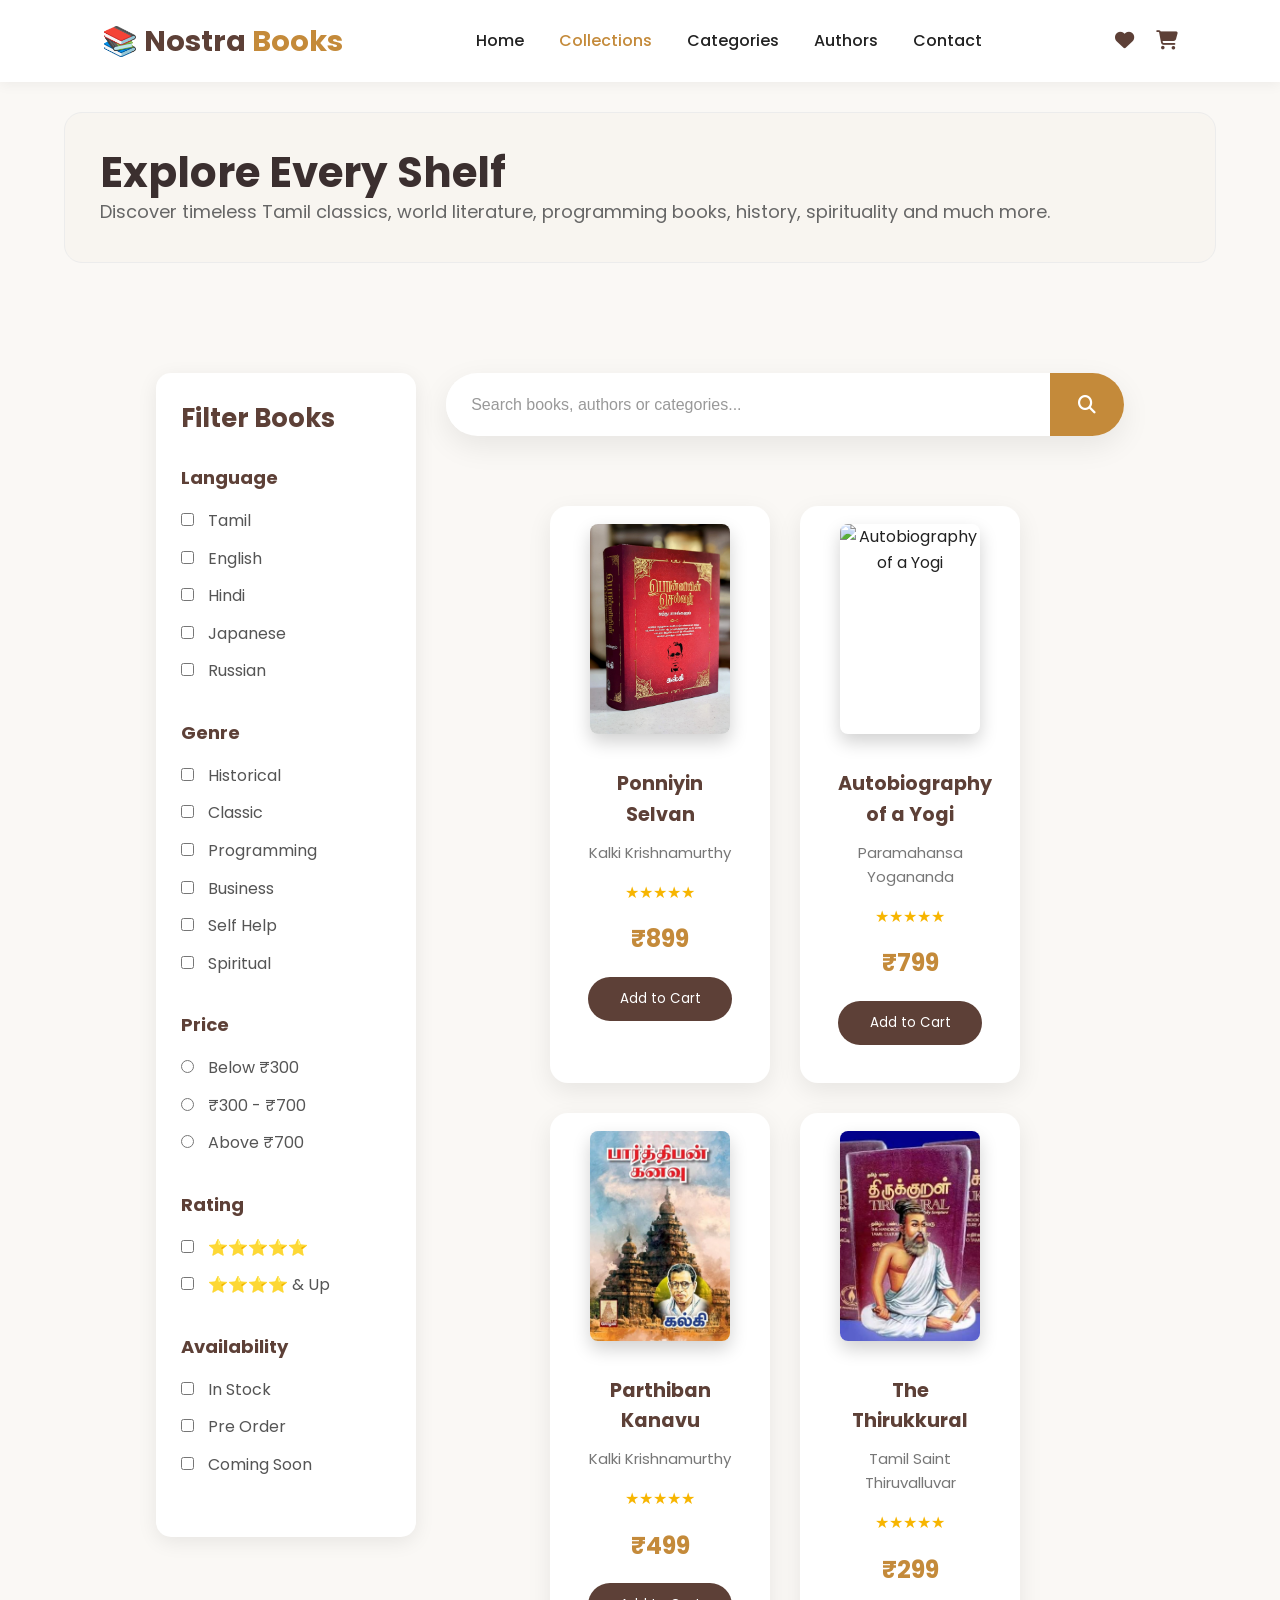
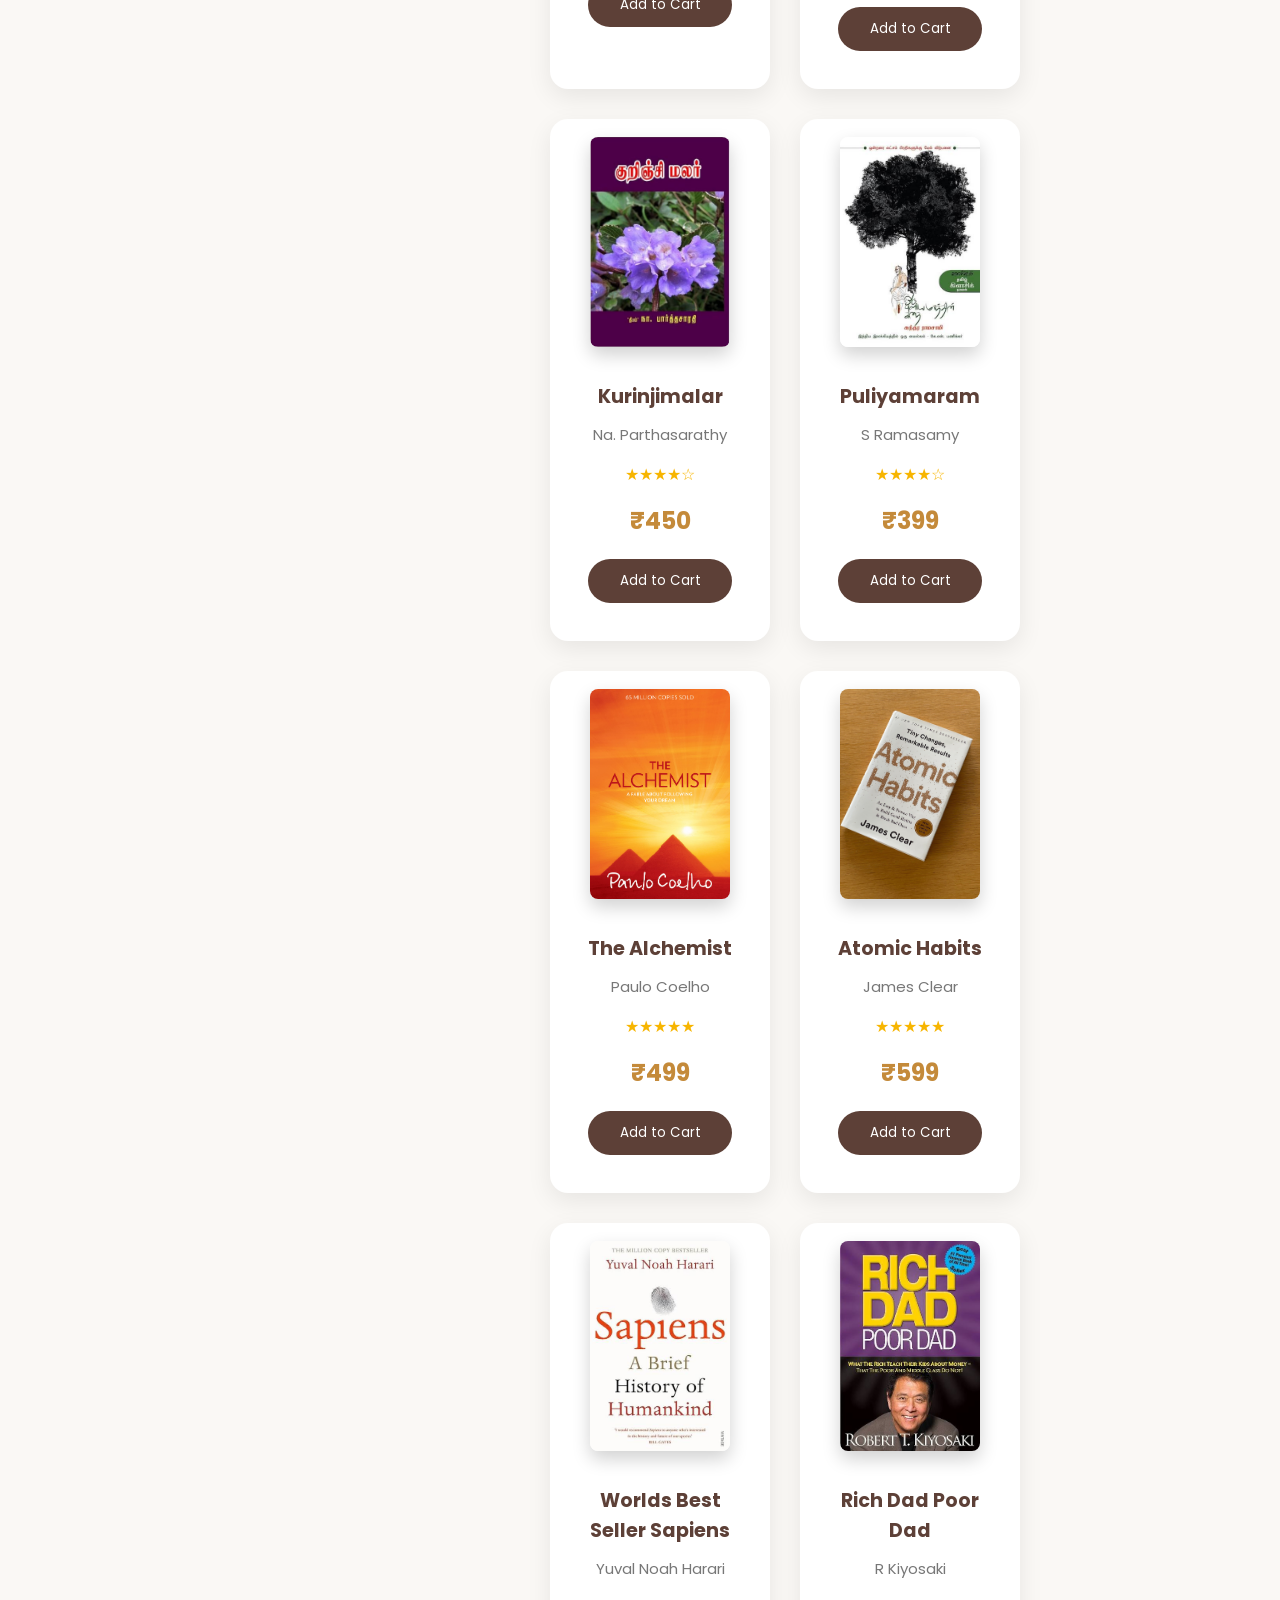
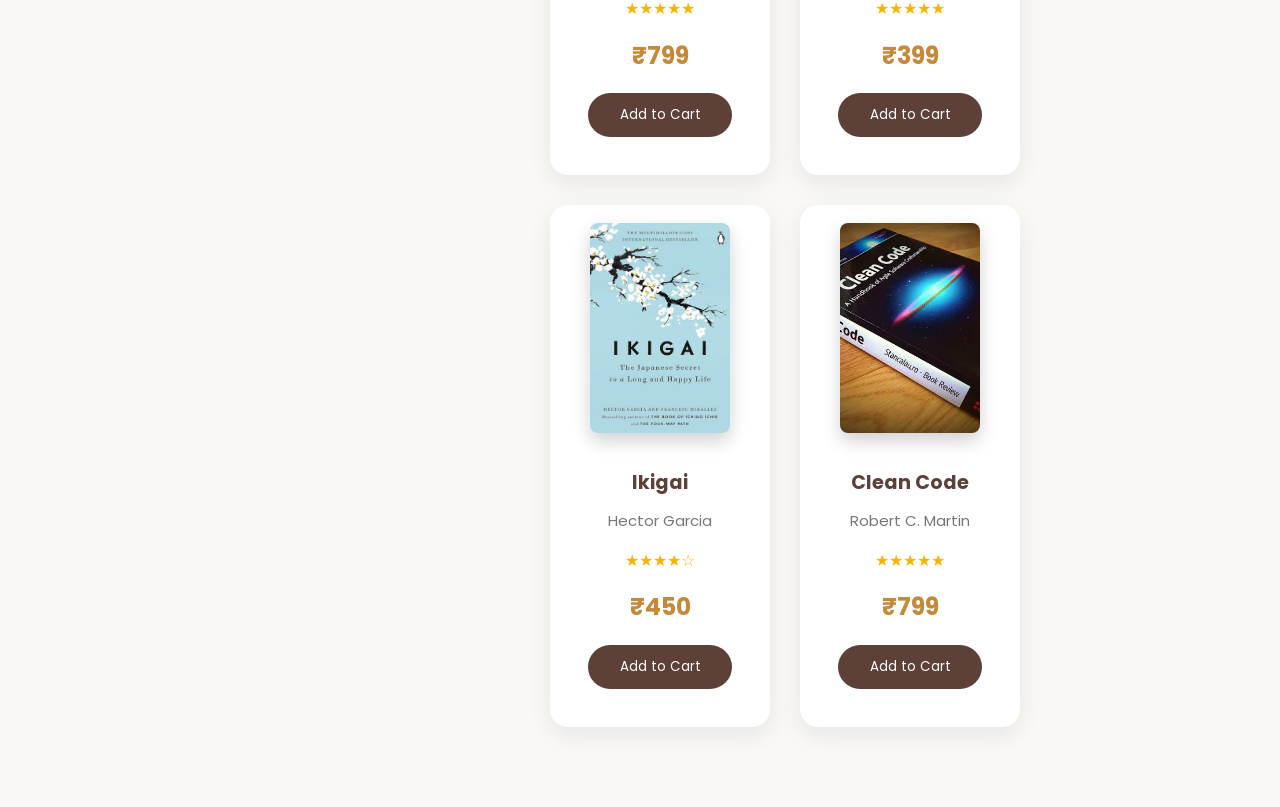
==== collections.html @ aedb4c07 "Add files via upload" ====
<!DOCTYPE html>
<html lang="en">

<head>

    <meta charset="UTF-8">

    <meta name="viewport" content="width=device-width, initial-scale=1.0">

    <title>Nostra Books | Collections</title>

    <!-- Google Font -->

    <link rel="preconnect" href="https://fonts.googleapis.com">

    <link rel="preconnect" href="https://fonts.gstatic.com" crossorigin>

    <link href="https://fonts.googleapis.com/css2?family=Poppins:wght@300;400;500;600;700;800&display=swap"
        rel="stylesheet">

    <!-- Font Awesome -->

    <link rel="stylesheet" href="https://cdnjs.cloudflare.com/ajax/libs/font-awesome/6.5.2/css/all.min.css">

    <link rel="stylesheet" href="style.css">

</head>

<body>

    <!-- ================= NAVBAR ================= -->

    <nav class="navbar">

        <div class="logo">

            📚 Nostra <span>Books</span>

        </div>

        <ul class="nav-links">

            <li><a href="index.html">Home</a></li>

            <li><a href="collections.html" class="active">Collections</a></li>

            <li><a href="index.html#categories">Categories</a></li>

            <li><a href="index.html#authors">Authors</a></li>

            <li><a href="contact.html">Contact</a></li>

        </ul>

        <div class="nav-icons">

            <i class="fas fa-heart"></i>

            <i class="fas fa-cart-shopping"></i>

            <i class="fas fa-bars menu-btn"></i>

        </div>

    </nav>

<div class="container">

    <!-- COLLECTION HERO -->
    <section class="collection-banner">
        <h1>Explore Every Shelf</h1>

        <p>
            Discover timeless Tamil classics, world literature,
            programming books, history, spirituality and much more.
        </p>
    </section>

    <!-- COLLECTIONS -->
    <section class="collection-page">

        <div class="collection-container">

        
            <!-- ================= SIDEBAR ================= -->

            <aside class="sidebar">

                <h2>Filter Books</h2>

                <!-- Language -->

                <div class="filter-group">

                    <h3>Language</h3>

                    <label>

                        <input type="checkbox" class="filter-language" value="Tamil">

                        Tamil

                    </label>

                    <label>

                        <input type="checkbox" class="filter-language" value="English">

                        English

                    </label>

                    <label>

                        <input type="checkbox" class="filter-language" value="Hindi">

                        Hindi

                    </label>

                    <label>

                        <input type="checkbox" class="filter-language" value="Japanese">

                        Japanese

                    </label>

                    <label>

                        <input type="checkbox" class="filter-language" value="Russian">

                        Russian

                    </label>

                </div>

                <!-- Genre -->

                <div class="filter-group">

                    <h3>Genre</h3>

                    <label>

                        <input type="checkbox" class="filter-genre" value="Historical">

                        Historical

                    </label>

                    <label>

                        <input type="checkbox" class="filter-genre" value="Classic">

                        Classic

                    </label>

                    <label>

                        <input type="checkbox" class="filter-genre" value="Programming">

                        Programming

                    </label>

                    <label>

                        <input type="checkbox" class="filter-genre" value="Business">

                        Business

                    </label>

                    <label>

                        <input type="checkbox" class="filter-genre" value="Self Help">

                        Self Help

                    </label>

                    <label>

                        <input type="checkbox" class="filter-genre" value="Spiritual">

                        Spiritual

                    </label>

                </div>

                <!-- Price -->

                <div class="filter-group">

                    <h3>Price</h3>

                    <label>

                        <input type="radio" name="price" class="filter-price" value="300">

                        Below ₹300

                    </label>

                    <label>

                        <input type="radio" name="price" class="filter-price" value="700">

                        ₹300 - ₹700

                    </label>

                    <label>

                        <input type="radio" name="price" class="filter-price" value="701">

                        Above ₹700

                    </label>

                </div>

                <!-- Rating -->

                <div class="filter-group">

                    <h3>Rating</h3>

                    <label>

                        <input type="checkbox" class="filter-rating" value="5">

                        ⭐⭐⭐⭐⭐

                    </label>

                    <label>

                        <input type="checkbox" class="filter-rating" value="4">

                        ⭐⭐⭐⭐ & Up

                    </label>

                </div>

                <!-- Availability -->

                <div class="filter-group">

                    <h3>Availability</h3>

                    <label>

                        <input type="checkbox">

                        In Stock

                    </label>

                    <label>

                        <input type="checkbox">

                        Pre Order

                    </label>

                    <label>

                        <input type="checkbox">

                        Coming Soon

                    </label>

                </div>

            </aside>

            <!-- ================= RIGHT CONTENT ================= -->

            <main>

                <!-- Search -->

                <div class="search-section">

                    <div class="search-box">

                        <input type="text" id="searchInput" placeholder="Search books, authors or categories...">

                        <button>

                            <i class="fas fa-search"></i>

                        </button>

                    </div>

                </div>

                <!-- Active Filters -->

                <div class="active-filters">

                    <!-- Generated by JavaScript -->

                </div>

                <!-- ================= BOOK GRID ================= -->

                <!-- ================= BOOK GRID ================= -->

<div class="books-grid" id="booksContainer">

    <!-- ================= BOOK 1 ================= -->
    <div class="book-card" data-title="Ponniyin Selvan" data-author="Kalki">
        
        <img src="images/books/ponniyin-selvan.jpg" alt="Ponniyin Selvan">

        <div class="book-content">
            <h3>Ponniyin Selvan</h3>
            <p class="author">Kalki Krishnamurthy</p>

            <div class="rating">★★★★★</div>

            <div class="book-price">₹899</div>

            <button>Add to Cart</button>
        </div>
    </div>

    <!-- ================= BOOK 2 ================= -->

    <div class="book-card" data-title="Autobiography of a Yogi" data-author="Paramahansa Yogananda">

        <img src="images/books/autobiography-of-a-yogi.jpg" alt="Autobiography of a Yogi">

        <div class="book-content">
            <h3>Autobiography of a Yogi</h3>
            <p class="author">Paramahansa Yogananda</p>

            <div class="rating">★★★★★</div>

            <div class="book-price">₹799</div>

            <button>Add to Cart</button>
        </div>

    </div>

    <!-- ================= BOOK 3 ================= -->

    <div class="book-card" data-title="Parthiban Kanavu" data-author="Kalki">

        <img src="images/books/parthiban-kanavu.jpg" alt="Parthiban Kanavu">

        <div class="book-content">
            <h3>Parthiban Kanavu</h3>
            <p class="author">Kalki Krishnamurthy</p>

            <div class="rating">★★★★★</div>

            <div class="book-price">₹499</div>

            <button>Add to Cart</button>
        </div>

    </div>

    <!-- ================= BOOK 4 ================= -->

    <div class="book-card" data-title="Thirukkural" data-author="Thiruvalluvar">

        <img src="images/books/thirukkural.jpg" alt="Thirukkural">

        <div class="book-content">
            <h3>The Thirukkural</h3>
            <p class="author">Tamil Saint Thiruvalluvar</p>

            <div class="rating">★★★★★</div>

            <div class="book-price">₹299</div>

            <button>Add to Cart</button>
        </div>

    </div>

    <!-- ================= BOOK 5 ================= -->

    <div class="book-card" data-title="Kurinjimalar" data-author="Na. Parthasarathy">

        <img src="images/books/kurinjimalar.jpg" alt="Kurinjimalar">

        <div class="book-content">
            <h3>Kurinjimalar</h3>
            <p class="author">Na. Parthasarathy</p>

            <div class="rating">★★★★☆</div>

            <div class="book-price">₹450</div>

            <button>Add to Cart</button>
        </div>

    </div>

    <!-- ================= BOOK 6 ================= -->

    <div class="book-card" data-title="Oru Puliyamarathin Kathai" data-author="Sundara Ramasamy">

        <img src="images/books/puliyamaram.jpg" alt="Oru Puliyamarathin Kathai">

        <div class="book-content">
            <h3>Puliyamaram</h3>
            <p class="author">S Ramasamy</p>

            <div class="rating">★★★★☆</div>

            <div class="book-price">₹399</div>

            <button>Add to Cart</button>
        </div>

    </div>

    <!-- ================= BOOK 7 ================= -->

    <div class="book-card" data-title="The Alchemist" data-author="Paulo Coelho">

        <img src="images/books/alchemist.jpg" alt="The Alchemist">

        <div class="book-content">
            <h3>The Alchemist</h3>
            <p class="author">Paulo Coelho</p>

            <div class="rating">★★★★★</div>

            <div class="book-price">₹499</div>

            <button>Add to Cart</button>
        </div>

    </div>

    <!-- ================= BOOK 8 ================= -->

    <div class="book-card" data-title="Atomic Habits" data-author="James Clear">

        <img src="images/books/atomic-habits.jpg" alt="Atomic Habits">

        <div class="book-content">
            <h3>Atomic Habits</h3>
            <p class="author">James Clear</p>

            <div class="rating">★★★★★</div>

            <div class="book-price">₹599</div>

            <button>Add to Cart</button>
        </div>

    </div>

    <!-- ================= BOOK 9 ================= -->

    <div class="book-card" data-title="Sapiens" data-author="Yuval Noah Harari">

        <img src="images/books/sapiens.jpg" alt="Sapiens">

        <div class="book-content">
            <h3>Worlds Best Seller Sapiens</h3>
            <p class="author">Yuval Noah Harari</p>

            <div class="rating">★★★★★</div>

            <div class="book-price">₹799</div>

            <button>Add to Cart</button>
        </div>

    </div>

    <!-- ================= BOOK 10 ================= -->

    <div class="book-card" data-title="Rich Dad Poor Dad" data-author="Robert Kiyosaki">

        <img src="images/books/rich-dad-poor-dad.jpg" alt="Rich Dad Poor Dad">

        <div class="book-content">
            <h3>Rich Dad Poor Dad</h3>
            <p class="author">R Kiyosaki</p>

            <div class="rating">★★★★★</div>

            <div class="book-price">₹399</div>

            <button>Add to Cart</button>
        </div>

    </div>

    <!-- ================= BOOK 11 ================= -->

    <div class="book-card" data-title="Ikigai" data-author="Hector Garcia">

        <img src="images/books/ikigai.jpg" alt="Ikigai">

        <div class="book-content">
            <h3>Ikigai</h3>
            <p class="author">Hector Garcia</p>

            <div class="rating">★★★★☆</div>

            <div class="book-price">₹450</div>

            <button>Add to Cart</button>
        </div>

    </div>

    <!-- ================= BOOK 12 ================= -->

    <div class="book-card" data-title="Clean Code" data-author="Robert C. Martin">

        <img src="images/books/clean-code.jpg" alt="Clean Code">

        <div class="book-content">
            <h3>Clean Code</h3>
            <p class="author">Robert C. Martin</p>

            <div class="rating">★★★★★</div>

            <div class="book-price">₹799</div>

            <button>Add to Cart</button>
        </div>

    </div>

</div>

<!-- No Results -->

<div class="no-results" id="noResults">
    <h2>No books found</h2>
    <p>Try changing your search or filter.</p>
</div>
</div>   <!-- closes container -->

</body>
---- style.css ----
/* =========================================
   GOOGLE FONT
========================================= */

@import url('https://fonts.googleapis.com/css2?family=Poppins:wght@300;400;500;600;700;800&display=swap');

/* =========================================
   RESET
========================================= */

* {
    margin: 0;
    padding: 0;
    box-sizing: border-box;
}

html {
    scroll-behavior: smooth;
}

body {
    font-family: 'Poppins', sans-serif;
    background: #faf8f5;
    color: #222;
    line-height: 1.6;
}

img {
    width: 100%;
    display: block;
}

a {
    text-decoration: none;
    color: inherit;
}

ul {
    list-style: none;
}

button {
    font-family: inherit;
    cursor: pointer;
}

/* =========================================
   VARIABLES
========================================= */

:root {

    --primary: #5D4037;
    --secondary: #C48A3A;
    --background: #FAF8F5;
    --white: #ffffff;
    --black: #222222;
    --gray: #777777;
    --light: #f3f3f3;
    --shadow: 0 10px 30px rgba(0, 0, 0, .08);
    --radius: 14px;
    --transition: .35s;

}

/* =========================================
   COMMON
========================================= */

section {
    padding: 80px 8%;
}

h1 {
    font-size: 3.5rem;
    line-height: 1.2;
}

h2 {
    font-size: 2.3rem;
    color: var(--primary);
    margin-bottom: 15px;
}

p {
    color: var(--gray);
}

.section-title {
    text-align: center;
}

.section-title p {
    margin-bottom: 45px;
}

/* =========================================
   BUTTONS
========================================= */

.btn {

    display: inline-block;
    padding: 14px 30px;
    background: var(--secondary);
    color: white;
    border-radius: 50px;
    transition: .4s;
    font-weight: 600;

}

.btn:hover {

    background: var(--primary);
    transform: translateY(-3px);

}

.btn-outline {

    display: inline-block;
    padding: 14px 30px;
    border: 2px solid var(--primary);
    color: var(--primary);
    border-radius: 50px;
    margin-left: 15px;
    transition: .4s;
    font-weight: 600;

}

.btn-outline:hover {

    background: var(--primary);
    color: white;

}

/* =========================================
   NAVBAR
========================================= */

.navbar {

    width: 100%;
    display: flex;
    justify-content: space-between;
    align-items: center;
    padding: 18px 8%;
    background: white;
    position: sticky;
    top: 0;
    z-index: 999;
    box-shadow: 0 3px 12px rgba(0, 0, 0, .05);

}

.logo {

    font-size: 1.8rem;
    font-weight: 700;
    color: var(--primary);

}

.logo span {

    color: var(--secondary);

}

.nav-links {

    display: flex;
    gap: 35px;

}

.nav-links a {

    font-weight: 500;
    transition: .3s;

}

.nav-links a:hover {

    color: var(--secondary);

}

.active {

    color: var(--secondary);

}

.nav-icons {

    display: flex;
    gap: 22px;
    font-size: 1.2rem;
    color: var(--primary);

}

.nav-icons i {

    transition: .3s;

}

.nav-icons i:hover {

    color: var(--secondary);
    transform: scale(1.1);

}

.menu-btn {

    display: none;

}

/* =========================================
   HERO
========================================= */

.hero {

    display: grid;
    grid-template-columns: repeat(2, 1fr);
    gap: 60px;
    align-items: center;
    min-height: 90vh;

}

.hero-content h4 {

    color: var(--secondary);
    letter-spacing: 2px;
    margin-bottom: 20px;

}

.hero-content h1 {

    color: var(--primary);
    margin-bottom: 25px;

}

.hero-content p {

    font-size: 1.1rem;
    margin-bottom: 35px;
    max-width: 550px;

}

.hero-buttons {

    display: flex;
    align-items: center;

}

.hero-image {

    animation: float 4s ease infinite;

}

@keyframes float {

    0% {
        transform: translateY(0px);
    }

    50% {
        transform: translateY(-15px);
    }

    100% {
        transform: translateY(0px);
    }

}

/* =========================================
   FEATURES
========================================= */

.features {

    display: grid;
    grid-template-columns: repeat(4, 1fr);
    gap: 30px;
    text-align: center;

}

.feature {

    background: white;
    padding: 35px 25px;
    border-radius: var(--radius);
    transition: .35s;
    box-shadow: var(--shadow);

}

.feature:hover {

    transform: translateY(-10px);

}

.feature i {

    font-size: 2.5rem;
    color: var(--secondary);
    margin-bottom: 20px;

}

.feature h3 {

    color: var(--primary);
    margin-bottom: 12px;

}

/* =========================================
   CATEGORY SECTION
========================================= */

.categories {

    text-align: center;

}

.categories p {

    margin-bottom: 45px;

}

.category-grid {

    display: grid;
    grid-template-columns: repeat(3, 1fr);
    gap: 30px;

}

.category-card {

    overflow: hidden;
    border-radius: 18px;
    background: white;
    box-shadow: var(--shadow);
    transition: .35s;

}

.category-card:hover {

    transform: translateY(-10px);

}

.category-card img {

    height: 240px;
    object-fit: cover;
    transition: .5s;

}

.category-card:hover img {

    transform: scale(1.08);

}

.category-card h3 {

    padding: 20px;
    color: var(--primary);

}

/* =========================================
   AUTHORS
========================================= */

.authors {

    text-align: center;

}

.authors p {

    margin-bottom: 45px;

}

.author-grid {

    display: grid;
    grid-template-columns: repeat(4, 1fr);
    gap: 30px;

}

.author-card {

    background: white;
    border-radius: 18px;
    overflow: hidden;
    box-shadow: var(--shadow);
    transition: .35s;

}

.author-card:hover {

    transform: translateY(-8px);

}

.author-card img {

    height: 280px;
    object-fit: cover;

}

.author-card h3 {

    padding: 18px;
    color: var(--primary);

}

/*=========================================
        BEST SELLERS / PRODUCTS
==========================================*/

.products {
    text-align: center;
    background: #fdfdfd;
}

.products p {
    margin-bottom: 45px;
}

.product-grid {
    display: grid;
    grid-template-columns: repeat(4, 1fr);
    gap: 30px;
}

.product-card {
    background: #fff;
    border-radius: 18px;
    overflow: hidden;
    box-shadow: var(--shadow);
    transition: var(--transition);
    position: relative;
}

.product-card:hover {
    transform: translateY(-10px);
}

.product-card img {
    width: 100%;
    height: 300px;
    object-fit: cover;
    transition: .5s;
}

.product-card:hover img {
    transform: scale(1.08);
}

.product-card h3 {
    margin-top: 18px;
    color: var(--primary);
    font-size: 1.2rem;
}

.product-card p {
    margin: 8px 0;
    color: var(--gray);
}

.price {
    color: var(--secondary);
    font-size: 1.4rem;
    font-weight: 700;
    margin-bottom: 20px;
}

.product-card button {
    width: 85%;
    margin-bottom: 25px;
    padding: 12px;
    border: none;
    border-radius: 30px;
    background: var(--primary);
    color: white;
    font-size: 15px;
    transition: .35s;
}

.product-card button:hover {
    background: var(--secondary);
}

/*=========================================
        WHY CHOOSE US
==========================================*/

.why-us {
    text-align: center;
    background: #fff;
}

.why-grid {
    display: grid;
    grid-template-columns: repeat(4, 1fr);
    gap: 30px;
    margin-top: 50px;
}

.why-grid div {
    background: #fafafa;
    padding: 35px;
    border-radius: 18px;
    box-shadow: var(--shadow);
    transition: .35s;
}

.why-grid div:hover {
    transform: translateY(-8px);
}

.why-grid i {
    font-size: 3rem;
    color: var(--secondary);
    margin-bottom: 20px;
}

.why-grid h3 {
    color: var(--primary);
}

/*=========================================
        NEWSLETTER
==========================================*/

.newsletter {
    text-align: center;
    background: linear-gradient(135deg, #5D4037, #8D6E63);
    color: white;
}

.newsletter h2 {
    color: white;
}

.newsletter p {
    color: #f0f0f0;
    max-width: 650px;
    margin: 20px auto 40px;
}

.newsletter-box {
    max-width: 700px;
    margin: auto;
    display: flex;
    overflow: hidden;
    border-radius: 50px;
    background: white;
}

.newsletter-box input {
    flex: 1;
    border: none;
    outline: none;
    padding: 18px;
    font-size: 16px;
}

.newsletter-box button {
    border: none;
    padding: 18px 35px;
    background: var(--secondary);
    color: white;
    font-weight: 600;
    transition: .3s;
}

.newsletter-box button:hover {
    background: #9b6d2d;
}

/*=========================================
        FOOTER
==========================================*/

footer {
    background: #2d2d2d;
    color: white;
    padding: 70px 8% 20px;
}

.footer-container {
    display: grid;
    grid-template-columns: 2fr 1fr 1fr;
    gap: 60px;
}

.footer-container h2 {
    color: white;
    margin-bottom: 20px;
}

.footer-container h3 {
    margin-bottom: 20px;
}

.footer-container p {
    color: #cccccc;
}

.footer-container ul li {
    margin-bottom: 15px;
}

.footer-container ul li a {
    color: #ddd;
    transition: .3s;
}

.footer-container ul li a:hover {
    color: var(--secondary);
}

.social-icons {
    display: flex;
    gap: 18px;
    margin-top: 15px;
}

.social-icons i {
    width: 45px;
    height: 45px;
    display: flex;
    justify-content: center;
    align-items: center;
    background: #444;
    border-radius: 50%;
    cursor: pointer;
    transition: .35s;
}

.social-icons i:hover {
    background: var(--secondary);
}

footer hr {
    margin: 50px 0 20px;
    border: 1px solid rgba(255, 255, 255, .1);
}

footer .copyright {
    text-align: center;
    color: #bbbbbb;
}

/*=========================================
        SCROLLBAR
==========================================*/

::-webkit-scrollbar {
    width: 10px;
}

::-webkit-scrollbar-track {
    background: #eee;
}

::-webkit-scrollbar-thumb {
    background: var(--secondary);
    border-radius: 20px;
}

::-webkit-scrollbar-thumb:hover {
    background: var(--primary);
}

/*=========================================
        IMAGE HOVER EFFECTS
==========================================*/

.category-card,
.author-card,
.product-card {
    cursor: pointer;
}

.category-card::after,
.author-card::after,
.product-card::after {
    content: '';
    position: absolute;
    inset: 0;
    opacity: 0;
    transition: .4s;
}

.product-card:hover::after {
    opacity: 1;
}

/*=========================================
        FADE ANIMATION
==========================================*/

@keyframes fadeUp {

    from {

        opacity: 0;
        transform: translateY(40px);

    }

    to {

        opacity: 1;
        transform: translateY(0);

    }

}

.hero,
.features,
.categories,
.authors,
.products,
.why-us,
.newsletter {

    animation: fadeUp .8s ease;

}

/*=========================================
        UTILITIES
==========================================*/

.text-center {
    text-align: center;
}

.mt-1 {
    margin-top: 10px;
}

.mt-2 {
    margin-top: 20px;
}

.mt-3 {
    margin-top: 30px;
}

.mb-1 {
    margin-bottom: 10px;
}

.mb-2 {
    margin-bottom: 20px;
}

.mb-3 {
    margin-bottom: 30px;
}

.shadow {
    box-shadow: var(--shadow);
}

.rounded {
    border-radius: 18px;
}

/*=========================================
        COLLECTIONS PAGE
==========================================*/
.container{
    width:90%;
    max-width:1200px;
    margin:auto;
}
.collection-page {
    padding: 80px 8%;
}

/* Banner */

.collection-banner{
    background:#f8f5f0;
    color:#333;
    padding:35px;
    border-radius:18px;
    margin:30px 0;
    border:1px solid #ececec;
}

.collection-banner h1{
    color:#3b2f2f;
    font-size:42px;
}

.collection-banner p{
    color:#666;
    font-size:18px;
}

/* Layout */

.collection-container{
    display:grid;
    grid-template-columns:260px 1fr;
    gap:30px;
    align-items:start;
}

/*=========================================
        SIDEBAR
==========================================*/

.sidebar{
    background:#fff;
    border-radius:15px;
    padding:25px;
    box-shadow:0 5px 20px rgba(0,0,0,.08);
}

.sidebar h2 {

    color: var(--primary);
    margin-bottom: 25px;
    font-size: 1.6rem;

}

.filter-group {

    margin-bottom: 35px;

}

.filter-group h3 {

    font-size: 18px;
    margin-bottom: 15px;
    color: var(--primary);

}

.filter-group label {

    display: block;
    margin-bottom: 12px;
    cursor: pointer;
    transition: .3s;
    color: #555;

}

.filter-group label:hover {

    color: var(--secondary);

}

.filter-group input {

    margin-right: 10px;

}

/*=========================================
        SEARCH BAR
==========================================*/

.search-section {

    margin-bottom: 40px;

}

.search-box {

    display: flex;
    align-items: center;
    background: white;
    border-radius: 50px;
    overflow: hidden;
    box-shadow: var(--shadow);

}

.search-box input {

    flex: 1;
    border: none;
    outline: none;
    padding: 18px 25px;
    font-size: 16px;

}

.search-box button {

    border: none;
    background: var(--secondary);
    color: white;
    padding: 18px 28px;
    font-size: 18px;
    transition: .3s;

}

.search-box button:hover {

    background: var(--primary);

}

/*=========================================
        BOOK GRID
==========================================*/

.books-grid{
    display:flex;
    flex-wrap:wrap;
    justify-content:center;
    gap:30px;
}

.book-card{
    background:#fff;
    border-radius:18px;
    padding:18px;
    text-align:center;
    box-shadow:0 8px 25px rgba(0,0,0,.08);
    transition:.3s;
    width:220px;
}

.book-card:hover{
    transform:translateY(-8px);
    box-shadow:0 18px 35px rgba(0,0,0,.12);
}

.book-card img{
    width:140px;
    height:210px;

    object-fit:cover;

    display:block;

    margin:0 auto 15px;

    border-radius:8px;

    box-shadow:0 8px 18px rgba(0,0,0,.18);
}

.book-card:hover img {

    transform: scale(1.06);

}

.book-content {

    padding: 20px;

}

.book-content h3 {

    color: var(--primary);
    margin-bottom: 10px;
    font-size: 1.2rem;

}

.author {

    color: #777;
    margin-bottom: 10px;
    font-size: 15px;

}

.language {

    display: inline-block;
    background: #eee;
    padding: 6px 12px;
    border-radius: 20px;
    font-size: 13px;
    margin-bottom: 12px;

}

.genre {

    display: inline-block;
    background: #F5E9D8;
    color: var(--primary);
    padding: 6px 12px;
    border-radius: 20px;
    font-size: 13px;
    margin-left: 8px;

}

.rating {

    color: #f7b500;
    margin: 15px 0;

}

.book-price {

    color: var(--secondary);
    font-size: 1.5rem;
    font-weight: 700;
    margin-bottom: 18px;

}

.book-card button {

    width: 100%;
    padding: 12px;
    border: none;
    border-radius: 30px;
    background: var(--primary);
    color: white;
    transition: .3s;

}

.book-card button:hover {

    background: var(--secondary);

}

/*=========================================
        BADGES
==========================================*/

.badge {

    display: inline-block;
    padding: 5px 12px;
    border-radius: 20px;
    font-size: 12px;
    color: white;
    margin-bottom: 15px;

}

.new {

    background: #28a745;

}

.sale {

    background: #ff9800;

}

.bestseller {

    background: #c62828;

}

/*=========================================
        NO RESULT
==========================================*/

.no-results {

    display: none;
    text-align: center;
    padding: 80px 20px;
    background: white;
    border-radius: 18px;
    box-shadow: var(--shadow);

}

.no-results h2 {

    color: var(--primary);
    margin-bottom: 15px;

}

.no-results p {

    color: #666;

}

/*=========================================
        PAGINATION
==========================================*/

.pagination {

    display: flex;
    justify-content: center;
    gap: 12px;
    margin-top: 60px;

}

.pagination button {

    width: 45px;
    height: 45px;
    border: none;
    border-radius: 50%;
    background: white;
    box-shadow: var(--shadow);
    transition: .3s;

}

.pagination button:hover {

    background: var(--secondary);
    color: white;

}

.pagination .active-page {

    background: var(--primary);
    color: white;

}

/*=========================================
        FILTER TAGS
==========================================*/

.active-filters {

    display: flex;
    gap: 10px;
    flex-wrap: wrap;
    margin-bottom: 30px;

}

.filter-chip {

    padding: 8px 18px;
    border-radius: 25px;
    background: var(--secondary);
    color: white;
    font-size: 14px;

}

/*=================================================
                CONTACT PAGE
==================================================*/

.contact-page {
    padding: 80px 8%;
}

/* Contact Hero */

.contact-hero {
    background: linear-gradient(rgba(0, 0, 0, .55), rgba(0, 0, 0, .55)),
        url("images/banner/contact-banner.jpg");
    background-size: cover;
    background-position: center;
    color: white;
    text-align: center;
    padding: 90px 30px;
    border-radius: 20px;
    margin-bottom: 70px;
}

.contact-hero h1 {
    color: white;
    font-size: 3rem;
    margin-bottom: 15px;
}

.contact-hero p {
    color: #f3f3f3;
    max-width: 700px;
    margin: auto;
}

/* Contact Layout */

.contact-container {
    display: grid;
    grid-template-columns: 1fr 1fr;
    gap: 50px;
    align-items: flex-start;
}

/*=============================
        CONTACT FORM
==============================*/

.contact-form {

    background: #fff;
    padding: 40px;
    border-radius: 18px;
    box-shadow: var(--shadow);

}

.contact-form h2 {

    margin-bottom: 25px;
    color: var(--primary);

}

.form-group {

    margin-bottom: 22px;

}

.form-group label {

    display: block;
    margin-bottom: 8px;
    color: var(--primary);
    font-weight: 500;

}

.form-group input,
.form-group textarea {

    width: 100%;
    padding: 15px;
    border: 1px solid #ddd;
    border-radius: 10px;
    font-size: 15px;
    transition: .3s;
    outline: none;

}

.form-group input:focus,
.form-group textarea:focus {

    border-color: var(--secondary);

}

.form-group textarea {

    resize: vertical;
    min-height: 180px;

}

.contact-form button {

    width: 100%;
    border: none;
    padding: 15px;
    border-radius: 30px;
    background: var(--primary);
    color: white;
    font-size: 16px;
    transition: .3s;

}

.contact-form button:hover {

    background: var(--secondary);

}

/*=============================
    CONTACT INFORMATION
==============================*/

.contact-info {

    display: flex;
    flex-direction: column;
    gap: 25px;

}

.info-card {

    display: flex;
    align-items: flex-start;
    gap: 20px;
    background: white;
    padding: 25px;
    border-radius: 18px;
    box-shadow: var(--shadow);
    transition: .35s;

}

.info-card:hover {

    transform: translateY(-8px);

}

.info-card i {

    font-size: 28px;
    color: var(--secondary);

}

.info-card h3 {

    color: var(--primary);
    margin-bottom: 8px;

}

.info-card p {

    color: #666;

}

/*=============================
        BUSINESS HOURS
==============================*/

.business-hours {

    margin-top: 30px;
    background: #fff;
    border-radius: 18px;
    padding: 30px;
    box-shadow: var(--shadow);

}

.business-hours h2 {

    margin-bottom: 20px;

}

.business-hours ul li {

    display: flex;
    justify-content: space-between;
    padding: 12px 0;
    border-bottom: 1px solid #eee;

}

.business-hours ul li:last-child {

    border-bottom: none;

}

/*=============================
            FAQ
==============================*/

.faq {

    margin-top: 80px;

}

.faq h2 {

    text-align: center;
    margin-bottom: 40px;

}

.faq-item {

    background: white;
    border-radius: 15px;
    margin-bottom: 20px;
    box-shadow: var(--shadow);
    overflow: hidden;

}

.faq-question {

    padding: 20px;
    font-weight: 600;
    cursor: pointer;
    color: var(--primary);
    transition: .3s;

}

.faq-question:hover {

    background: #fafafa;

}

.faq-answer {

    padding: 0 20px 20px;
    color: #666;

}

/*=============================
        MAP SECTION
==============================*/

.map-section {

    margin-top: 80px;

}

.map-section h2 {

    text-align: center;
    margin-bottom: 30px;

}

.map {

    border-radius: 18px;
    overflow: hidden;
    box-shadow: var(--shadow);

}

.map iframe {

    width: 100%;
    height: 450px;
    border: none;

}

/*=============================
    CONTACT CTA
==============================*/

.contact-cta {

    margin-top: 90px;
    text-align: center;
    background: linear-gradient(135deg, #5D4037, #8D6E63);
    color: white;
    padding: 70px 30px;
    border-radius: 20px;

}

.contact-cta h2 {

    color: white;
    margin-bottom: 15px;

}

.contact-cta p {

    color: #f2f2f2;
    max-width: 650px;
    margin: auto auto 35px;

}

.contact-cta .btn {

    background: white;
    color: var(--primary);

}

.contact-cta .btn:hover {

    background: var(--secondary);
    color: white;

}

/*=============================
        SUCCESS MESSAGE
==============================*/

.success-message {

    display: none;
    margin-top: 20px;
    background: #d4edda;
    color: #155724;
    padding: 15px;
    border-radius: 10px;
    text-align: center;

}

/*=============================
        ERROR MESSAGE
==============================*/

.error-message {

    color: #d32f2f;
    font-size: 14px;
    margin-top: 6px;

}

/*=================================================
                RESPONSIVE DESIGN
==================================================*/

/*==============================
        LARGE LAPTOPS
===============================*/

@media (max-width:1200px) {

    h1 {
        font-size: 3rem;
    }

    .product-grid,
    .books-grid {
        grid-template-columns: repeat(3, 1fr);
    }

}

/*==============================
        TABLETS
===============================*/

@media (max-width:992px) {

    section {
        padding: 70px 5%;
    }

    .navbar {
        padding: 18px 5%;
    }

    .hero {
        grid-template-columns: 1fr;
        text-align: center;
        gap: 40px;
    }

    .hero-content p {
        margin: auto;
        margin-bottom: 30px;
    }

    .hero-buttons {
        justify-content: center;
    }

    .features {
        grid-template-columns: repeat(2, 1fr);
    }

    .category-grid {
        grid-template-columns: repeat(2, 1fr);
    }

    .author-grid {
        grid-template-columns: repeat(2, 1fr);
    }

    .product-grid {
        grid-template-columns: repeat(2, 1fr);
    }

    .why-grid {
        grid-template-columns: repeat(2, 1fr);
    }

    .collection-container {
        grid-template-columns: 1fr;
    }

    .sidebar {
        position: static;
    }

    .books-grid {
        grid-template-columns: repeat(2, 1fr);
    }

    .contact-container {
        grid-template-columns: 1fr;
    }

    .footer-container {
        grid-template-columns: 1fr;
        text-align: center;
    }

    .social-icons {
        justify-content: center;
    }

}

/*==============================
        MOBILE MENU
===============================*/

@media (max-width:768px) {

    .menu-btn {
        display: block;
        cursor: pointer;
    }

    .nav-links {

        position: absolute;
        top: 80px;
        left: 0;
        width: 100%;
        background: white;
        flex-direction: column;
        text-align: center;
        display: none;
        padding: 25px 0;
        box-shadow: 0 8px 20px rgba(0, 0, 0, .08);

    }

    .nav-links.active {
        display: flex;
    }

    .nav-links li {
        margin: 15px 0;
    }

    .nav-icons i:not(.menu-btn) {
        display: none;
    }

}

/*==============================
        MOBILE DEVICES
===============================*/

@media (max-width:576px) {

    h1 {
        font-size: 2.2rem;
    }

    h2 {
        font-size: 1.8rem;
    }

    p {
        font-size: 15px;
    }

    section {
        padding: 60px 20px;
    }

    .hero {
        min-height: auto;
    }

    .hero-buttons {
        flex-direction: column;
        gap: 15px;
    }

    .btn-outline {
        margin-left: 0;
    }

    .features {
        grid-template-columns: 1fr;
    }

    .category-grid {
        grid-template-columns: 1fr;
    }

    .author-grid {
        grid-template-columns: 1fr;
    }

    .product-grid {
        grid-template-columns: 1fr;
    }

    .books-grid {
        grid-template-columns: 1fr;
    }

    .why-grid {
        grid-template-columns: 1fr;
    }

    .newsletter-box {
        flex-direction: column;
        border-radius: 18px;
    }

    .newsletter-box input {
        width: 100%;
    }

    .newsletter-box button {
        width: 100%;
        border-radius: 0 0 18px 18px;
    }

    .contact-form {
        padding: 25px;
    }

    .info-card {
        flex-direction: column;
        text-align: center;
    }

    .business-hours ul li {
        flex-direction: column;
        gap: 5px;
    }

    .pagination {
        flex-wrap: wrap;
    }

    .collection-banner h1,
    .contact-hero h1 {
        font-size: 2.2rem;
    }

}

/*==============================
        SMALL DEVICES
===============================*/

@media (max-width:400px) {

    .logo {
        font-size: 1.4rem;
    }

    .navbar {
        padding: 15px;
    }

    .hero-content h4 {
        font-size: 13px;
    }

    .price,
    .book-price {
        font-size: 1.2rem;
    }

    .product-card button,
    .book-card button {
        font-size: 14px;
    }

}

/*=================================================
        HOVER IMPROVEMENTS
==================================================*/

@media (hover:hover) {

    .category-card:hover,
    .author-card:hover,
    .product-card:hover,
    .book-card:hover,
    .feature:hover,
    .info-card:hover {

        transform: translateY(-10px);

    }

}

/*=================================================
        SMOOTH TRANSITIONS
==================================================*/

* {

    transition:
        background .3s,
        color .3s,
        transform .3s,
        box-shadow .3s;

}

/*=================================================
        SELECTION COLOR
==================================================*/

::selection {

    background: var(--secondary);
    color: white;

}

/*=================================================
        INPUT PLACEHOLDER
==================================================*/

input::placeholder,
textarea::placeholder {

    color: #999;

}

/*=================================================
        REMOVE BLUE TAP (MOBILE)
==================================================*/

button,
a {

    -webkit-tap-highlight-color: transparent;

}
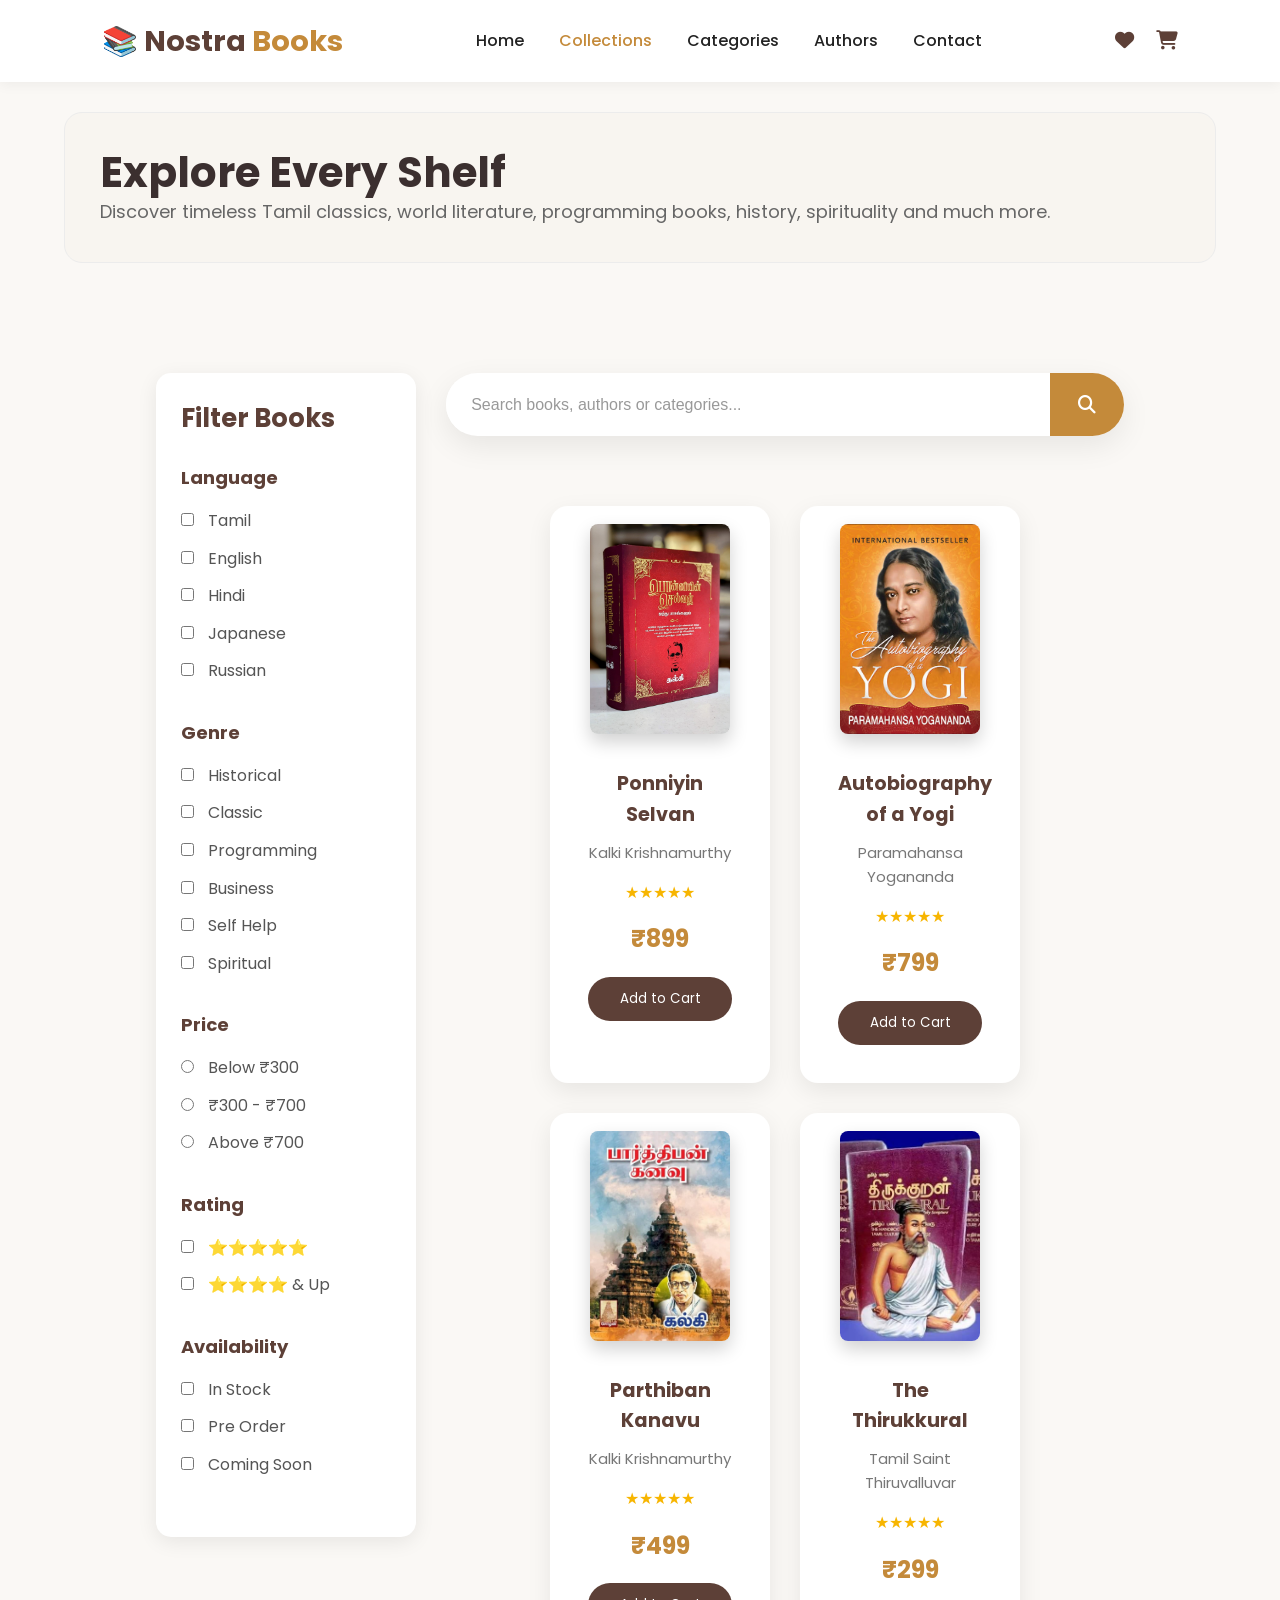
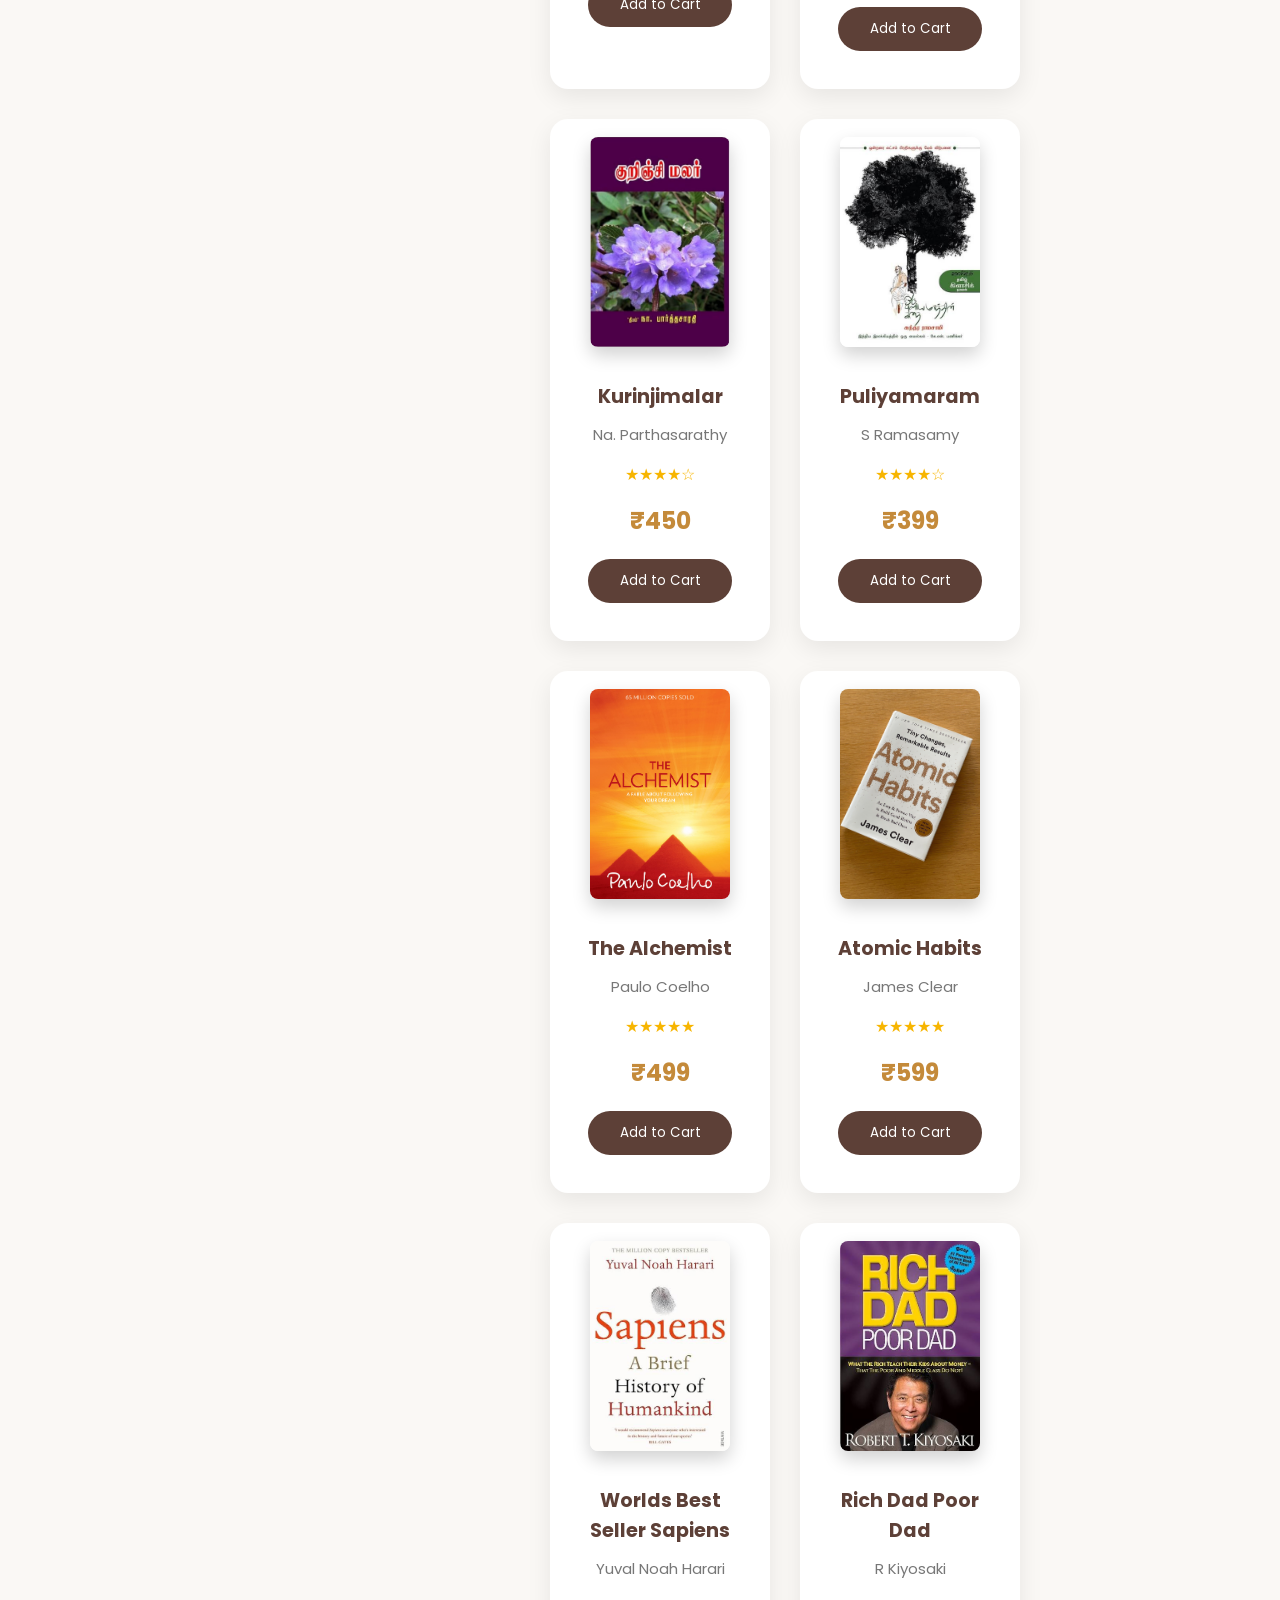
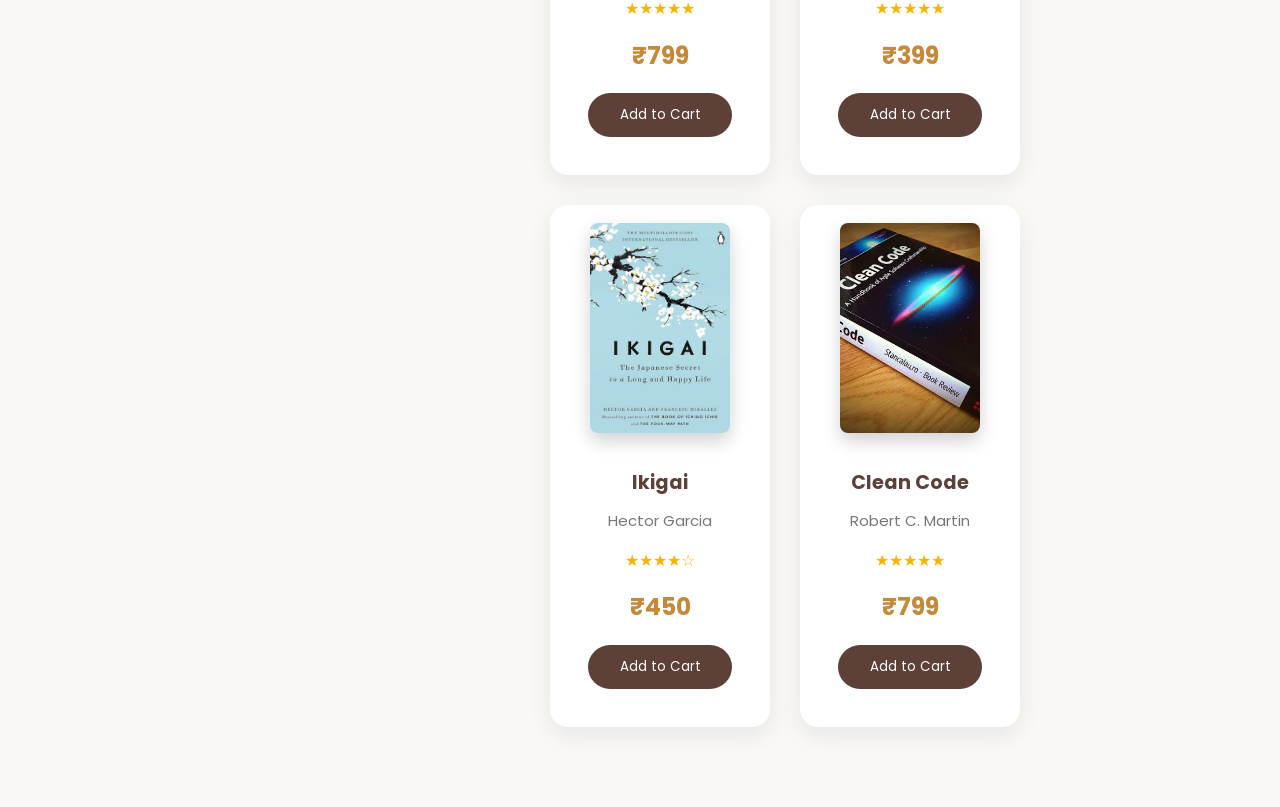
==== commit a2563be3: "Fix HTML formatting and structure in collections.html" ====
--- a/collections.html
+++ b/collections.html
@@ -553,5 +553,5 @@
     <p>Try changing your search or filter.</p>
 </div>
 </div>   <!-- closes container -->
-
-</body>+<script src="script.js"></script>
+</body>
